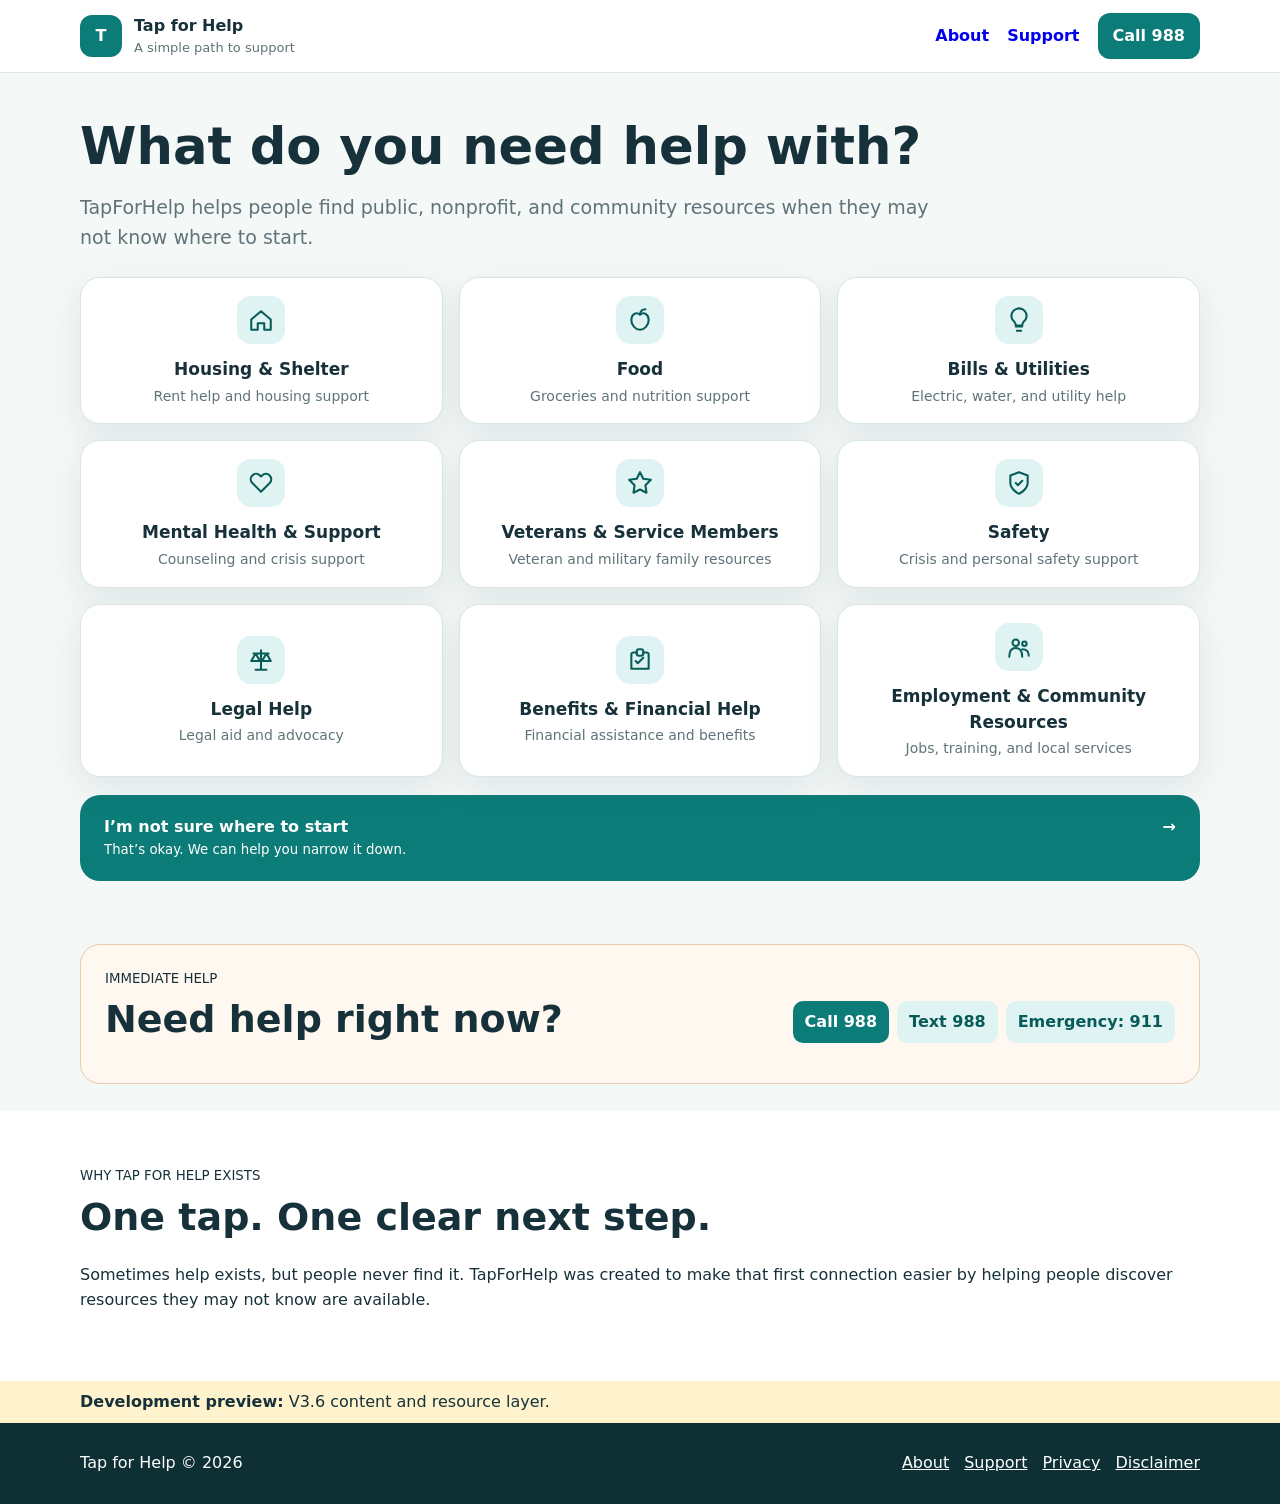
==== index.html @ b665d88f "Initial TapForHelp V3.6 Deployment" ====
<!doctype html><html lang="en"><head><meta charset="utf-8"><meta name="viewport" content="width=device-width,initial-scale=1"><title>Home | Tap for Help</title><link rel="stylesheet" href="styles.css"></head><body><header><div class="wrap bar"><a class="brand" href="index.html"><span class="mark">T</span><span><strong>Tap for Help</strong><small>A simple path to support</small></span></a><nav class="nav"><a class="hide" href="about.html">About</a><a class="hide" href="support.html">Support</a><a class="call" href="tel:988">Call 988</a></nav></div></header><main><section class="hero"><div class="wrap"><h1>What do you need help with?</h1><p class="lead">TapForHelp helps people find public, nonprofit, and community resources when they may not know where to start.</p><div class="grid"><a class="card" href="housing.html"><span class="icon"><svg viewBox="0 0 24 24" aria-hidden="true"><path d="M3 11.5 12 4l9 7.5V21h-6v-6H9v6H3z"/></svg></span><strong>Housing & Shelter</strong><small>Rent help and housing support</small></a><a class="card" href="food.html"><span class="icon"><svg viewBox="0 0 24 24" aria-hidden="true"><path d="M12 7c-4-3-8 0-8 5s4 9 8 9 8-4 8-9-4-8-8-5Z"/><path d="M12 7c0-3 2-5 5-5"/></svg></span><strong>Food</strong><small>Groceries and nutrition support</small></a><a class="card" href="utilities.html"><span class="icon"><svg viewBox="0 0 24 24" aria-hidden="true"><path d="M9 18h6M10 22h4M8 14a7 7 0 1 1 8 0c-1 1-1 2-1 3H9c0-1 0-2-1-3Z"/></svg></span><strong>Bills & Utilities</strong><small>Electric, water, and utility help</small></a><a class="card" href="mental-health.html"><span class="icon"><svg viewBox="0 0 24 24" aria-hidden="true"><path d="M20 5c-2-2-5-2-7 0l-1 1-1-1C9 3 6 3 4 5s-2 5 0 7l8 8 8-8c2-2 2-5 0-7Z"/></svg></span><strong>Mental Health & Support</strong><small>Counseling and crisis support</small></a><a class="card" href="veterans.html"><span class="icon"><svg viewBox="0 0 24 24" aria-hidden="true"><path d="m12 2 3 6 7 1-5 5 1 7-6-3-6 3 1-7-5-5 7-1Z"/></svg></span><strong>Veterans & Service Members</strong><small>Veteran and military family resources</small></a><a class="card" href="safety.html"><span class="icon"><svg viewBox="0 0 24 24" aria-hidden="true"><path d="M12 22s8-4 8-10V5l-8-3-8 3v7c0 6 8 10 8 10Z"/><path d="m9 12 2 2 4-4"/></svg></span><strong>Safety</strong><small>Crisis and personal safety support</small></a><a class="card" href="legal.html"><span class="icon"><svg viewBox="0 0 24 24" aria-hidden="true"><path d="M12 3v18M5 6h14M7 6l-4 7h8L7 6Zm10 0-4 7h8l-4-7ZM7 21h10"/></svg></span><strong>Legal Help</strong><small>Legal aid and advocacy</small></a><a class="card" href="benefits.html"><span class="icon"><svg viewBox="0 0 24 24" aria-hidden="true"><path d="M9 5H6a2 2 0 0 0-2 2v13h16V7a2 2 0 0 0-2-2h-3"/><rect x="9" y="2" width="6" height="6" rx="2"/><path d="m8 13 2 2 5-5"/></svg></span><strong>Benefits & Financial Help</strong><small>Financial assistance and benefits</small></a><a class="card" href="employment.html"><span class="icon"><svg viewBox="0 0 24 24" aria-hidden="true"><circle cx="9" cy="8" r="3"/><circle cx="17" cy="9" r="2"/><path d="M3 21c0-5 2-8 6-8s6 3 6 8M15 14c4 0 6 2 6 6"/></svg></span><strong>Employment & Community Resources</strong><small>Jobs, training, and local services</small></a></div><a class="unsure" href="start-here.html"><span><strong>I’m not sure where to start</strong><small>That’s okay. We can help you narrow it down.</small></span><b>→</b></a></div></section><section class="urgent"><div class="wrap urgentbox"><div><small>IMMEDIATE HELP</small><h2>Need help right now?</h2></div><div class="actions"><a class="button" href="tel:988">Call 988</a><a class="button alt" href="sms:988">Text 988</a><a class="button alt" href="tel:911">Emergency: 911</a></div></div></section><section class="founder"><div class="wrap"><small>WHY TAP FOR HELP EXISTS</small><h2>One tap. One clear next step.</h2><p>Sometimes help exists, but people never find it. TapForHelp was created to make that first connection easier by helping people discover resources they may not know are available.</p></div></section></main><div class="dev"><div class="wrap"><b>Development preview:</b> V3.6 content and resource layer.</div></div><footer><div class="wrap foot"><span>Tap for Help © <span id="year"></span></span><nav><a href="about.html">About</a><a href="support.html">Support</a><a href="privacy.html">Privacy</a><a href="disclaimer.html">Disclaimer</a></nav></div></footer><script src="script.js"></script></body></html>
---- styles.css ----
*{box-sizing:border-box}:root{--t:#0c7c78;--td:#075b58;--soft:#e7f5f3;--ink:#17313a;--mut:#5f7379;--bd:#d8e6e4;--warm:#fff8f1}body{margin:0;font:16px/1.55 Inter,system-ui,-apple-system,"Segoe UI",sans-serif;color:var(--ink);background:#f4f8f7}.wrap{width:min(calc(100% - 28px),1120px);margin:auto}.narrow{max-width:800px}header{position:sticky;top:0;z-index:10;background:#fffffff2;border-bottom:1px solid var(--bd);backdrop-filter:blur(10px)}.bar{min-height:72px;display:flex;align-items:center;justify-content:space-between}.brand{display:flex;gap:12px;align-items:center;color:var(--ink);text-decoration:none}.mark{display:grid;place-items:center;width:42px;height:42px;border-radius:12px;background:var(--t);color:white;font-weight:900}.brand strong,.brand small{display:block}.brand small{color:var(--mut);font-size:13px}.nav{display:flex;gap:18px;align-items:center}.nav a{font-weight:800;text-decoration:none}.call{background:var(--t);color:#fff!important;padding:11px 15px;border-radius:12px}.hero,.page{padding:46px 0 36px}h1{font-size:clamp(36px,4vw,54px);line-height:1.08;margin:0 0 12px}h2{font-size:clamp(27px,3.2vw,38px);margin:0 0 13px}h3{font-size:20px;margin:0 0 8px}.lead{font-size:19px;color:var(--mut);max-width:850px;margin-bottom:25px}.grid,.paths,.resources{display:grid;grid-template-columns:repeat(3,1fr);gap:16px}.card,.path,.resource,.panel{background:#fff;border:1px solid var(--bd);border-radius:20px;box-shadow:0 12px 34px #11414617}.card{padding:18px;min-height:145px;display:flex;flex-direction:column;align-items:center;justify-content:center;text-align:center;color:var(--ink);text-decoration:none}.icon{display:grid;place-items:center;width:48px;height:48px;border-radius:14px;background:#dff4f2;color:var(--td);margin-bottom:12px}.icon svg{width:26px;height:26px;fill:none;stroke:currentColor;stroke-width:1.9;stroke-linecap:round;stroke-linejoin:round}.card strong{display:block;font-size:17px}.card small{display:block;color:var(--mut);font-size:14px;line-height:1.35;margin-top:4px}.unsure{display:flex;justify-content:space-between;margin-top:18px;padding:20px 24px;border-radius:20px;background:var(--t);color:white;text-decoration:none}.unsure strong,.unsure small{display:block}.section{padding:52px 0}.soft{background:var(--soft)}.paths,.resources{margin-top:24px}.path{padding:20px;color:var(--ink);text-decoration:none;font-weight:800}.path small{display:block;color:var(--mut);font-weight:500;margin-top:4px}.resource{padding:22px;display:flex;flex-direction:column}.resource p,.meta{color:var(--mut)}.meta{font-size:14px;margin-top:auto}.actions{display:flex;gap:8px;flex-wrap:wrap;margin-top:16px}.button{padding:9px 12px;border-radius:10px;background:var(--t);color:#fff;text-decoration:none;font-weight:800}.button.alt{background:#dff4f2;color:var(--td)}.urgent{padding:27px 0}.urgentbox{padding:21px 24px;border-radius:20px;border:1px solid #e8caa9;background:var(--warm);display:flex;align-items:center;justify-content:space-between;gap:18px}.founder{padding:52px 0;background:#fff}.panel{padding:28px;margin-top:22px}.panel ul{padding-left:22px}.notice{margin-top:25px;padding:18px;border-left:4px solid var(--t);background:var(--soft);color:var(--mut)}.dev{padding:9px;background:#fff3cd}footer{background:#0e2f34;color:#fff}.foot{padding:28px 0;display:flex;justify-content:space-between}.foot a{color:#fff;margin-left:15px}@media(max-width:800px){.grid,.paths,.resources{grid-template-columns:repeat(2,1fr)}.urgentbox{align-items:flex-start;flex-direction:column}}@media(max-width:540px){.nav .hide{display:none}.grid{gap:10px}.card{min-height:140px;padding:14px}.paths,.resources{grid-template-columns:1fr}.actions{display:grid}.button{text-align:center}.foot{display:block}.foot nav{margin-top:12px}.foot a{margin:0 12px 0 0}}
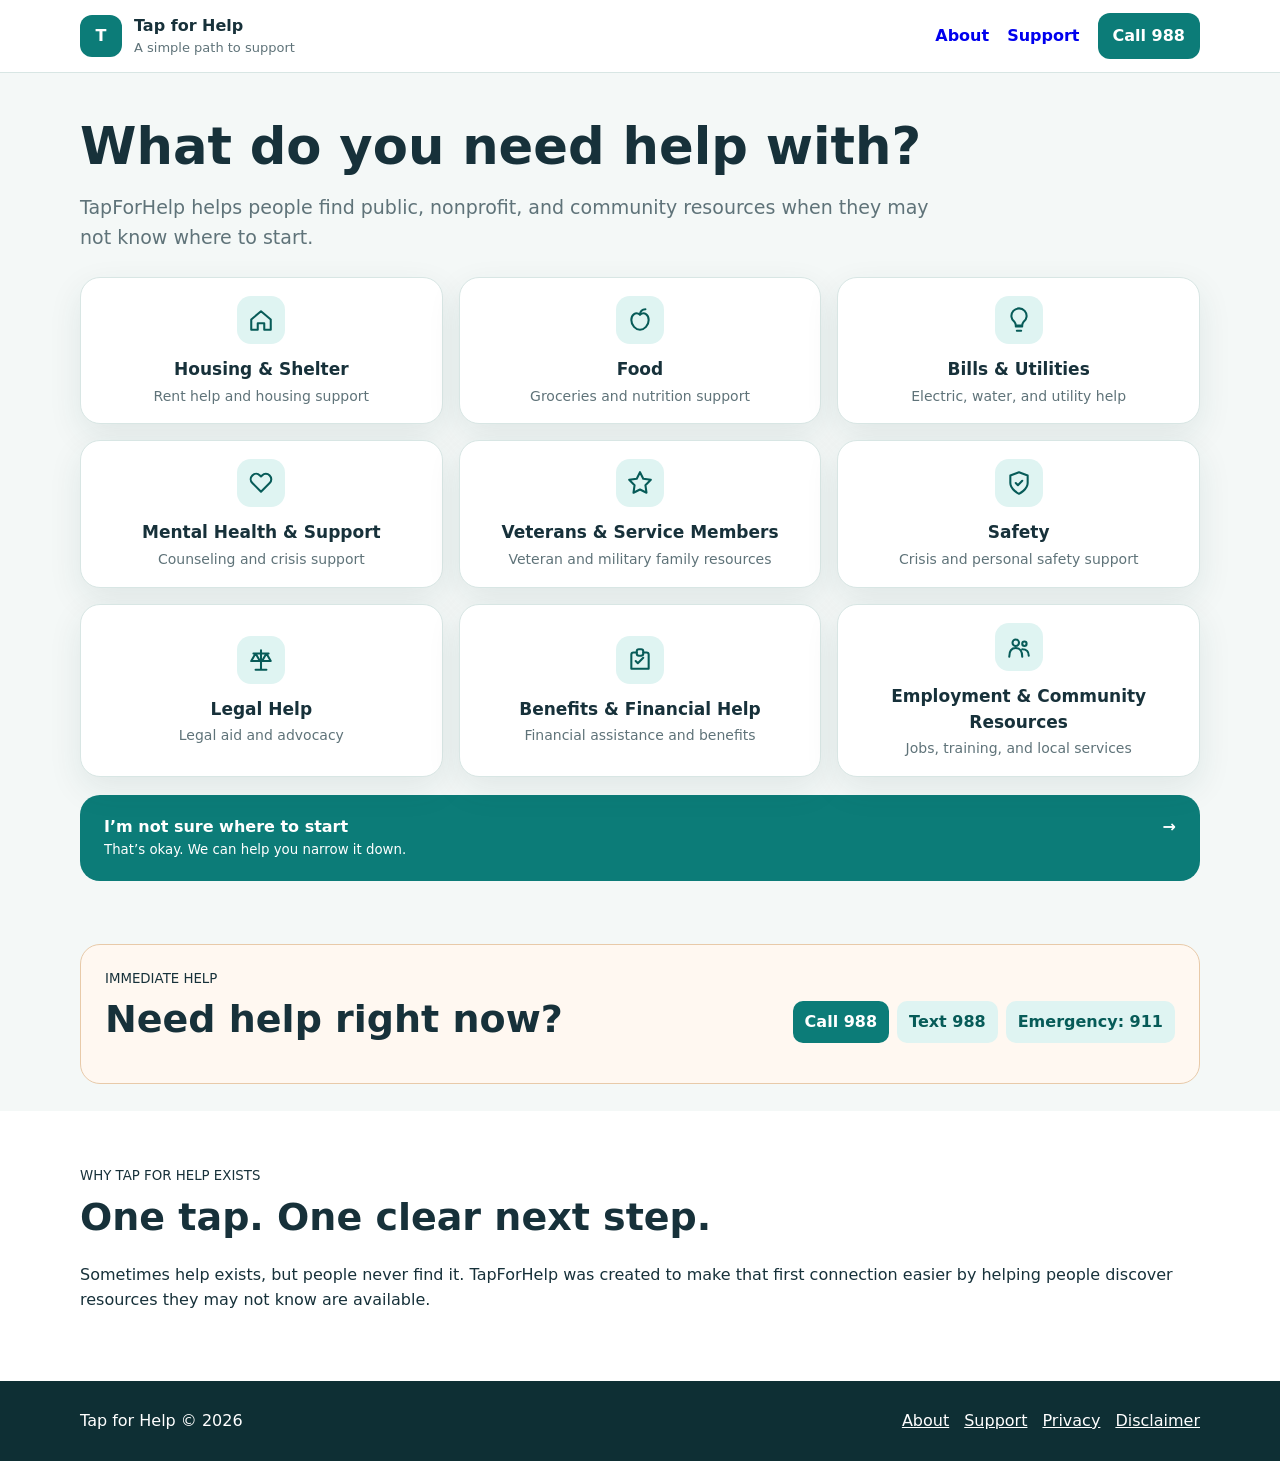
==== commit 8ba0db2b: "Remove development preview banner" ====
--- a/index.html
+++ b/index.html
@@ -1 +1 @@
-<!doctype html><html lang="en"><head><meta charset="utf-8"><meta name="viewport" content="width=device-width,initial-scale=1"><title>Home | Tap for Help</title><link rel="stylesheet" href="styles.css"></head><body><header><div class="wrap bar"><a class="brand" href="index.html"><span class="mark">T</span><span><strong>Tap for Help</strong><small>A simple path to support</small></span></a><nav class="nav"><a class="hide" href="about.html">About</a><a class="hide" href="support.html">Support</a><a class="call" href="tel:988">Call 988</a></nav></div></header><main><section class="hero"><div class="wrap"><h1>What do you need help with?</h1><p class="lead">TapForHelp helps people find public, nonprofit, and community resources when they may not know where to start.</p><div class="grid"><a class="card" href="housing.html"><span class="icon"><svg viewBox="0 0 24 24" aria-hidden="true"><path d="M3 11.5 12 4l9 7.5V21h-6v-6H9v6H3z"/></svg></span><strong>Housing & Shelter</strong><small>Rent help and housing support</small></a><a class="card" href="food.html"><span class="icon"><svg viewBox="0 0 24 24" aria-hidden="true"><path d="M12 7c-4-3-8 0-8 5s4 9 8 9 8-4 8-9-4-8-8-5Z"/><path d="M12 7c0-3 2-5 5-5"/></svg></span><strong>Food</strong><small>Groceries and nutrition support</small></a><a class="card" href="utilities.html"><span class="icon"><svg viewBox="0 0 24 24" aria-hidden="true"><path d="M9 18h6M10 22h4M8 14a7 7 0 1 1 8 0c-1 1-1 2-1 3H9c0-1 0-2-1-3Z"/></svg></span><strong>Bills & Utilities</strong><small>Electric, water, and utility help</small></a><a class="card" href="mental-health.html"><span class="icon"><svg viewBox="0 0 24 24" aria-hidden="true"><path d="M20 5c-2-2-5-2-7 0l-1 1-1-1C9 3 6 3 4 5s-2 5 0 7l8 8 8-8c2-2 2-5 0-7Z"/></svg></span><strong>Mental Health & Support</strong><small>Counseling and crisis support</small></a><a class="card" href="veterans.html"><span class="icon"><svg viewBox="0 0 24 24" aria-hidden="true"><path d="m12 2 3 6 7 1-5 5 1 7-6-3-6 3 1-7-5-5 7-1Z"/></svg></span><strong>Veterans & Service Members</strong><small>Veteran and military family resources</small></a><a class="card" href="safety.html"><span class="icon"><svg viewBox="0 0 24 24" aria-hidden="true"><path d="M12 22s8-4 8-10V5l-8-3-8 3v7c0 6 8 10 8 10Z"/><path d="m9 12 2 2 4-4"/></svg></span><strong>Safety</strong><small>Crisis and personal safety support</small></a><a class="card" href="legal.html"><span class="icon"><svg viewBox="0 0 24 24" aria-hidden="true"><path d="M12 3v18M5 6h14M7 6l-4 7h8L7 6Zm10 0-4 7h8l-4-7ZM7 21h10"/></svg></span><strong>Legal Help</strong><small>Legal aid and advocacy</small></a><a class="card" href="benefits.html"><span class="icon"><svg viewBox="0 0 24 24" aria-hidden="true"><path d="M9 5H6a2 2 0 0 0-2 2v13h16V7a2 2 0 0 0-2-2h-3"/><rect x="9" y="2" width="6" height="6" rx="2"/><path d="m8 13 2 2 5-5"/></svg></span><strong>Benefits & Financial Help</strong><small>Financial assistance and benefits</small></a><a class="card" href="employment.html"><span class="icon"><svg viewBox="0 0 24 24" aria-hidden="true"><circle cx="9" cy="8" r="3"/><circle cx="17" cy="9" r="2"/><path d="M3 21c0-5 2-8 6-8s6 3 6 8M15 14c4 0 6 2 6 6"/></svg></span><strong>Employment & Community Resources</strong><small>Jobs, training, and local services</small></a></div><a class="unsure" href="start-here.html"><span><strong>I’m not sure where to start</strong><small>That’s okay. We can help you narrow it down.</small></span><b>→</b></a></div></section><section class="urgent"><div class="wrap urgentbox"><div><small>IMMEDIATE HELP</small><h2>Need help right now?</h2></div><div class="actions"><a class="button" href="tel:988">Call 988</a><a class="button alt" href="sms:988">Text 988</a><a class="button alt" href="tel:911">Emergency: 911</a></div></div></section><section class="founder"><div class="wrap"><small>WHY TAP FOR HELP EXISTS</small><h2>One tap. One clear next step.</h2><p>Sometimes help exists, but people never find it. TapForHelp was created to make that first connection easier by helping people discover resources they may not know are available.</p></div></section></main><div class="dev"><div class="wrap"><b>Development preview:</b> V3.6 content and resource layer.</div></div><footer><div class="wrap foot"><span>Tap for Help © <span id="year"></span></span><nav><a href="about.html">About</a><a href="support.html">Support</a><a href="privacy.html">Privacy</a><a href="disclaimer.html">Disclaimer</a></nav></div></footer><script src="script.js"></script></body></html>+<!doctype html><html lang="en"><head><meta charset="utf-8"><meta name="viewport" content="width=device-width,initial-scale=1"><title>Home | Tap for Help</title><link rel="stylesheet" href="styles.css"></head><body><header><div class="wrap bar"><a class="brand" href="index.html"><span class="mark">T</span><span><strong>Tap for Help</strong><small>A simple path to support</small></span></a><nav class="nav"><a class="hide" href="about.html">About</a><a class="hide" href="support.html">Support</a><a class="call" href="tel:988">Call 988</a></nav></div></header><main><section class="hero"><div class="wrap"><h1>What do you need help with?</h1><p class="lead">TapForHelp helps people find public, nonprofit, and community resources when they may not know where to start.</p><div class="grid"><a class="card" href="housing.html"><span class="icon"><svg viewBox="0 0 24 24" aria-hidden="true"><path d="M3 11.5 12 4l9 7.5V21h-6v-6H9v6H3z"/></svg></span><strong>Housing & Shelter</strong><small>Rent help and housing support</small></a><a class="card" href="food.html"><span class="icon"><svg viewBox="0 0 24 24" aria-hidden="true"><path d="M12 7c-4-3-8 0-8 5s4 9 8 9 8-4 8-9-4-8-8-5Z"/><path d="M12 7c0-3 2-5 5-5"/></svg></span><strong>Food</strong><small>Groceries and nutrition support</small></a><a class="card" href="utilities.html"><span class="icon"><svg viewBox="0 0 24 24" aria-hidden="true"><path d="M9 18h6M10 22h4M8 14a7 7 0 1 1 8 0c-1 1-1 2-1 3H9c0-1 0-2-1-3Z"/></svg></span><strong>Bills & Utilities</strong><small>Electric, water, and utility help</small></a><a class="card" href="mental-health.html"><span class="icon"><svg viewBox="0 0 24 24" aria-hidden="true"><path d="M20 5c-2-2-5-2-7 0l-1 1-1-1C9 3 6 3 4 5s-2 5 0 7l8 8 8-8c2-2 2-5 0-7Z"/></svg></span><strong>Mental Health & Support</strong><small>Counseling and crisis support</small></a><a class="card" href="veterans.html"><span class="icon"><svg viewBox="0 0 24 24" aria-hidden="true"><path d="m12 2 3 6 7 1-5 5 1 7-6-3-6 3 1-7-5-5 7-1Z"/></svg></span><strong>Veterans & Service Members</strong><small>Veteran and military family resources</small></a><a class="card" href="safety.html"><span class="icon"><svg viewBox="0 0 24 24" aria-hidden="true"><path d="M12 22s8-4 8-10V5l-8-3-8 3v7c0 6 8 10 8 10Z"/><path d="m9 12 2 2 4-4"/></svg></span><strong>Safety</strong><small>Crisis and personal safety support</small></a><a class="card" href="legal.html"><span class="icon"><svg viewBox="0 0 24 24" aria-hidden="true"><path d="M12 3v18M5 6h14M7 6l-4 7h8L7 6Zm10 0-4 7h8l-4-7ZM7 21h10"/></svg></span><strong>Legal Help</strong><small>Legal aid and advocacy</small></a><a class="card" href="benefits.html"><span class="icon"><svg viewBox="0 0 24 24" aria-hidden="true"><path d="M9 5H6a2 2 0 0 0-2 2v13h16V7a2 2 0 0 0-2-2h-3"/><rect x="9" y="2" width="6" height="6" rx="2"/><path d="m8 13 2 2 5-5"/></svg></span><strong>Benefits & Financial Help</strong><small>Financial assistance and benefits</small></a><a class="card" href="employment.html"><span class="icon"><svg viewBox="0 0 24 24" aria-hidden="true"><circle cx="9" cy="8" r="3"/><circle cx="17" cy="9" r="2"/><path d="M3 21c0-5 2-8 6-8s6 3 6 8M15 14c4 0 6 2 6 6"/></svg></span><strong>Employment & Community Resources</strong><small>Jobs, training, and local services</small></a></div><a class="unsure" href="start-here.html"><span><strong>I’m not sure where to start</strong><small>That’s okay. We can help you narrow it down.</small></span><b>→</b></a></div></section><section class="urgent"><div class="wrap urgentbox"><div><small>IMMEDIATE HELP</small><h2>Need help right now?</h2></div><div class="actions"><a class="button" href="tel:988">Call 988</a><a class="button alt" href="sms:988">Text 988</a><a class="button alt" href="tel:911">Emergency: 911</a></div></div></section><section class="founder"><div class="wrap"><small>WHY TAP FOR HELP EXISTS</small><h2>One tap. One clear next step.</h2><p>Sometimes help exists, but people never find it. TapForHelp was created to make that first connection easier by helping people discover resources they may not know are available.</p></div></section></main></div><footer><div class="wrap foot"><span>Tap for Help © <span id="year"></span></span><nav><a href="about.html">About</a><a href="support.html">Support</a><a href="privacy.html">Privacy</a><a href="disclaimer.html">Disclaimer</a></nav></div></footer><script src="script.js"></script></body></html>
--- a/styles.css
+++ b/styles.css
@@ -1 +1,2 @@
-*{box-sizing:border-box}:root{--t:#0c7c78;--td:#075b58;--soft:#e7f5f3;--ink:#17313a;--mut:#5f7379;--bd:#d8e6e4;--warm:#fff8f1}body{margin:0;font:16px/1.55 Inter,system-ui,-apple-system,"Segoe UI",sans-serif;color:var(--ink);background:#f4f8f7}.wrap{width:min(calc(100% - 28px),1120px);margin:auto}.narrow{max-width:800px}header{position:sticky;top:0;z-index:10;background:#fffffff2;border-bottom:1px solid var(--bd);backdrop-filter:blur(10px)}.bar{min-height:72px;display:flex;align-items:center;justify-content:space-between}.brand{display:flex;gap:12px;align-items:center;color:var(--ink);text-decoration:none}.mark{display:grid;place-items:center;width:42px;height:42px;border-radius:12px;background:var(--t);color:white;font-weight:900}.brand strong,.brand small{display:block}.brand small{color:var(--mut);font-size:13px}.nav{display:flex;gap:18px;align-items:center}.nav a{font-weight:800;text-decoration:none}.call{background:var(--t);color:#fff!important;padding:11px 15px;border-radius:12px}.hero,.page{padding:46px 0 36px}h1{font-size:clamp(36px,4vw,54px);line-height:1.08;margin:0 0 12px}h2{font-size:clamp(27px,3.2vw,38px);margin:0 0 13px}h3{font-size:20px;margin:0 0 8px}.lead{font-size:19px;color:var(--mut);max-width:850px;margin-bottom:25px}.grid,.paths,.resources{display:grid;grid-template-columns:repeat(3,1fr);gap:16px}.card,.path,.resource,.panel{background:#fff;border:1px solid var(--bd);border-radius:20px;box-shadow:0 12px 34px #11414617}.card{padding:18px;min-height:145px;display:flex;flex-direction:column;align-items:center;justify-content:center;text-align:center;color:var(--ink);text-decoration:none}.icon{display:grid;place-items:center;width:48px;height:48px;border-radius:14px;background:#dff4f2;color:var(--td);margin-bottom:12px}.icon svg{width:26px;height:26px;fill:none;stroke:currentColor;stroke-width:1.9;stroke-linecap:round;stroke-linejoin:round}.card strong{display:block;font-size:17px}.card small{display:block;color:var(--mut);font-size:14px;line-height:1.35;margin-top:4px}.unsure{display:flex;justify-content:space-between;margin-top:18px;padding:20px 24px;border-radius:20px;background:var(--t);color:white;text-decoration:none}.unsure strong,.unsure small{display:block}.section{padding:52px 0}.soft{background:var(--soft)}.paths,.resources{margin-top:24px}.path{padding:20px;color:var(--ink);text-decoration:none;font-weight:800}.path small{display:block;color:var(--mut);font-weight:500;margin-top:4px}.resource{padding:22px;display:flex;flex-direction:column}.resource p,.meta{color:var(--mut)}.meta{font-size:14px;margin-top:auto}.actions{display:flex;gap:8px;flex-wrap:wrap;margin-top:16px}.button{padding:9px 12px;border-radius:10px;background:var(--t);color:#fff;text-decoration:none;font-weight:800}.button.alt{background:#dff4f2;color:var(--td)}.urgent{padding:27px 0}.urgentbox{padding:21px 24px;border-radius:20px;border:1px solid #e8caa9;background:var(--warm);display:flex;align-items:center;justify-content:space-between;gap:18px}.founder{padding:52px 0;background:#fff}.panel{padding:28px;margin-top:22px}.panel ul{padding-left:22px}.notice{margin-top:25px;padding:18px;border-left:4px solid var(--t);background:var(--soft);color:var(--mut)}.dev{padding:9px;background:#fff3cd}footer{background:#0e2f34;color:#fff}.foot{padding:28px 0;display:flex;justify-content:space-between}.foot a{color:#fff;margin-left:15px}@media(max-width:800px){.grid,.paths,.resources{grid-template-columns:repeat(2,1fr)}.urgentbox{align-items:flex-start;flex-direction:column}}@media(max-width:540px){.nav .hide{display:none}.grid{gap:10px}.card{min-height:140px;padding:14px}.paths,.resources{grid-template-columns:1fr}.actions{display:grid}.button{text-align:center}.foot{display:block}.foot nav{margin-top:12px}.foot a{margin:0 12px 0 0}}+*{box-sizing:border-box}:root{--t:#0c7c78;--td:#075b58;--soft:#e7f5f3;--ink:#17313a;--mut:#5f7379;--bd:#d8e6e4;--warm:#fff8f1}body{margin:0;font:16px/1.55 Inter,system-ui,-apple-system,"Segoe UI",sans-serif;color:var(--ink);background:#f4f8f7}.wrap{width:min(calc(100% - 28px),1120px);margin:auto}.narrow{max-width:800px}header{position:sticky;top:0;z-index:10;background:#fffffff2;border-bottom:1px solid var(--bd);backdrop-filter:blur(10px)}.bar{min-height:72px;display:flex;align-items:center;justify-content:space-between}.brand{display:flex;gap:12px;align-items:center;color:var(--ink);text-decoration:none}.mark{display:grid;place-items:center;width:42px;height:42px;border-radius:12px;background:var(--t);color:white;font-weight:900}.brand strong,.brand small{display:block}.brand small{color:var(--mut);font-size:13px}.nav{display:flex;gap:18px;align-items:center}.nav a{font-weight:800;text-decoration:none}.call{background:var(--t);color:#fff!important;padding:11px 15px;border-radius:12px}.hero,.page{padding:46px 0 36px}h1{font-size:clamp(36px,4vw,54px);line-height:1.08;margin:0 0 12px}h2{font-size:clamp(27px,3.2vw,38px);margin:0 0 13px}h3{font-size:20px;margin:0 0 8px}.lead{font-size:19px;color:var(--mut);max-width:850px;margin-bottom:25px}.grid,.paths,.resources{display:grid;grid-template-columns:repeat(3,1fr);gap:16px}.card,.path,.resource,.panel{background:#fff;border:1px solid var(--bd);border-radius:20px;box-shadow:0 12px 34px #11414617}.card{padding:18px;min-height:145px;display:flex;flex-direction:column;align-items:center;justify-content:center;text-align:center;color:var(--ink);text-decoration:none}.icon{display:grid;place-items:center;width:48px;height:48px;border-radius:14px;background:#dff4f2;color:var(--td);margin-bottom:12px}.icon svg{width:26px;height:26px;fill:none;stroke:currentColor;stroke-width:1.9;stroke-linecap:round;stroke-linejoin:round}.card strong{display:block;font-size:17px}.card small{display:block;color:var(--mut);font-size:14px;line-height:1.35;margin-top:4px}.unsure{display:flex;justify-content:space-between;margin-top:18px;padding:20px 24px;border-radius:20px;background:var(--t);color:white;text-decoration:none}.unsure strong,.unsure small{display:block}.section{padding:52px 0}.soft{background:var(--soft)}.paths,.resources{margin-top:24px}.path{padding:20px;color:var(--ink);text-decoration:none;font-weight:800}.path small{display:block;color:var(--mut);font-weight:500;margin-top:4px}.resource{padding:22px;display:flex;flex-direction:column}.resource p,.meta{color:var(--mut)}.meta{font-size:14px;margin-top:auto}.actions{display:flex;gap:8px;flex-wrap:wrap;margin-top:16px}.button{padding:9px 12px;border-radius:10px;background:var(--t);color:#fff;text-decoration:none;font-weight:800}.button.alt{background:#dff4f2;color:var(--td)}.urgent{padding:27px 0}.urgentbox{padding:21px 24px;border-radius:20px;border:1px solid #e8caa9;background:var(--warm);display:flex;align-items:center;justify-content:space-between;gap:18px}.founder{padding:52px 0;background:#fff}.panel{padding:28px;margin-top:22px}.panel ul{padding-left:22px}.notice{margin-top:25px;padding:18px;border-left:4px solid var(--t);background:var(--soft);color:var(--mut)}.dev{padding:9px;background:#fff3cd}footer{background:#0e2f34;color:#fff}.foot{padding:28px 0;display:flex;justify-content:space-between}.foot a{color:#fff;margin-left:15px}@media(max-width:800px){.grid,.paths,.resources{grid-template-columns:repeat(2,1fr)}.urgentbox{align-items:flex-start;flex-direction:column}}@media(max-width:540px){.nav .hide{display:none}.grid{gap:10px}.card{min-height:140px;padding:14px}.paths,.resources{grid-template-columns:1fr}.actions{display:grid}.button{text-align:center}.foot{display:block}.foot nav{margin-top:12px}.foot a{margin:0 12px 0 0}}
+.resource-section{padding:8px 0 34px;scroll-margin-top:88px}.resource-section>h2{padding-bottom:10px;border-bottom:1px solid var(--bd)}.resource-section+.resource-section{padding-top:28px}@media(max-width:540px){.resource-section{scroll-margin-top:78px}}
